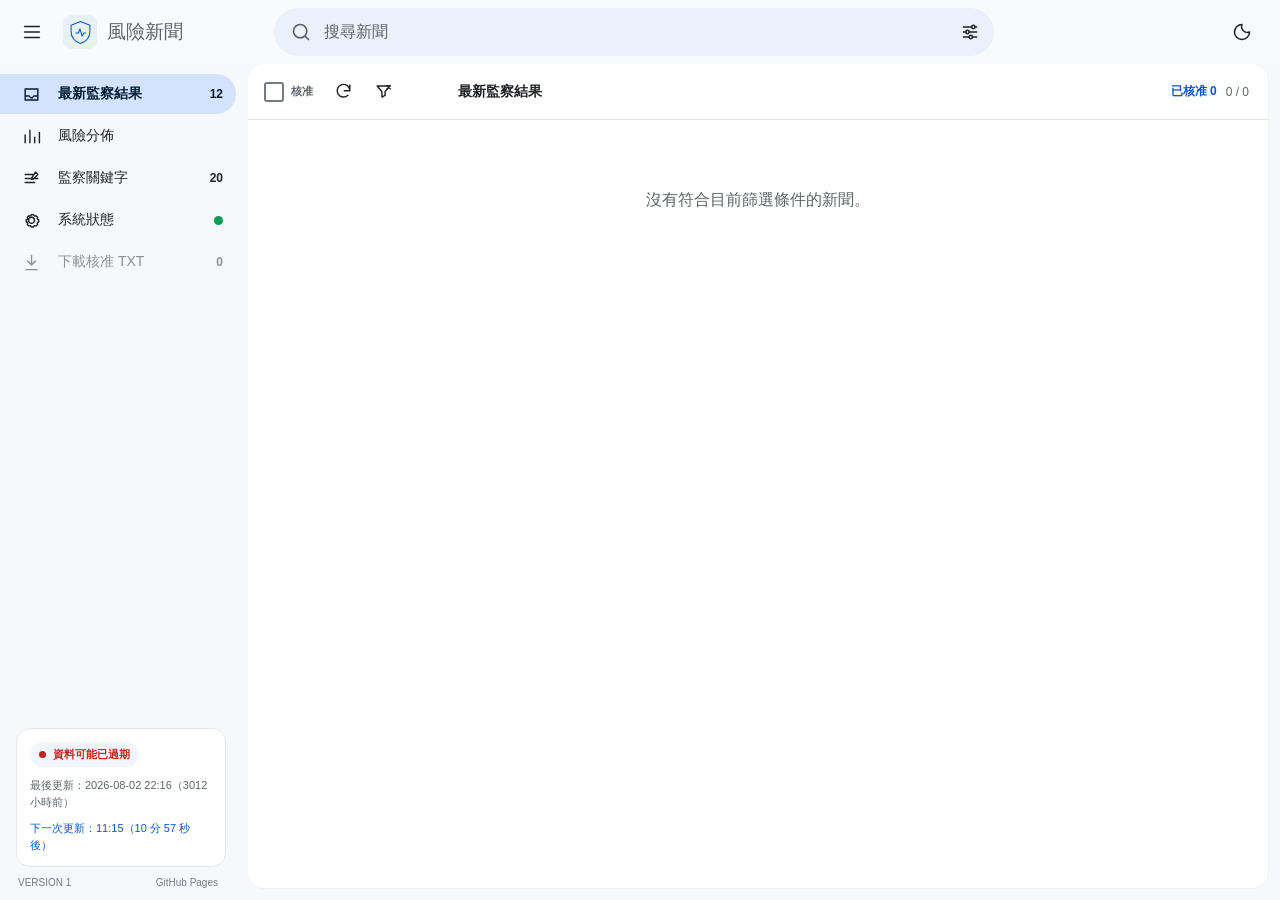
==== web/index.html @ a1e7b499 "Add files via upload" ====
<!doctype html>
<html lang="zh-Hant" data-theme="light">
<head>
  <meta charset="utf-8">
  <meta name="viewport" content="width=device-width, initial-scale=1, viewport-fit=cover">
  <meta name="theme-color" content="#f8fafd">
  <meta name="description" content="自動更新的香港網騙、網安及數碼風險新聞監察器">
  <meta name="referrer" content="no-referrer">
  <meta http-equiv="Content-Security-Policy" content="default-src 'self'; base-uri 'self'; object-src 'none'; script-src 'self'; style-src 'self'; img-src 'self' data:; connect-src 'self'; manifest-src 'self'; worker-src 'self'; form-action 'none'">
  <title>香港數碼風險新聞監察器</title>
  <link rel="manifest" href="./manifest.json">
  <link rel="icon" href="./icons/icon.svg" type="image/svg+xml">
  <link rel="apple-touch-icon" href="./icons/icon-192.png">
  <link rel="stylesheet" href="./assets/styles.css">
</head>
<body>
  <a class="skip-link" href="#newsList">跳到新聞列表</a>

  <header class="app-header">
    <div class="header-left">
      <button id="menuButton" class="icon-button menu-button" type="button" aria-label="開啟功能欄" aria-expanded="false">
        <svg viewBox="0 0 24 24" aria-hidden="true"><path d="M4 6h16M4 12h16M4 18h16"/></svg>
      </button>
      <a class="brand" href="./" aria-label="香港數碼風險新聞監察器首頁">
        <span class="brand-mark" aria-hidden="true">
          <svg viewBox="0 0 48 48"><path d="M24 3 42 10v12c0 11-7.5 19.3-18 23C13.5 41.3 6 33 6 22V10l18-7Z"/><path d="M15 25h5l3-8 4 14 3-6h4"/></svg>
        </span>
        <span class="brand-name">風險新聞</span>
      </a>
    </div>

    <div class="global-search" role="search">
      <svg class="search-icon" viewBox="0 0 24 24" aria-hidden="true"><path d="m21 21-4.35-4.35m2.35-5.65a8 8 0 1 1-16 0 8 8 0 0 1 16 0Z"/></svg>
      <input id="searchInput" type="search" placeholder="搜尋新聞" autocomplete="off" aria-label="搜尋標題、摘要、來源或分類">
      <button id="clearSearchButton" class="search-action hidden" type="button" aria-label="清除搜尋" title="清除搜尋">
        <svg viewBox="0 0 24 24" aria-hidden="true"><path d="m7 7 10 10M17 7 7 17"/></svg>
      </button>
      <button id="filterToggleButton" class="search-action filter-action" type="button" aria-label="顯示篩選選項" aria-expanded="false" title="篩選新聞">
        <svg viewBox="0 0 24 24" aria-hidden="true"><path d="M4 6h10M18 6h2M4 12h3M11 12h9M4 18h7M15 18h5"/><circle cx="16" cy="6" r="2"/><circle cx="9" cy="12" r="2"/><circle cx="13" cy="18" r="2"/></svg>
      </button>
    </div>

    <div class="header-actions">
      <button id="installButton" class="header-text-button hidden" type="button">安裝</button>
      <button id="themeButton" class="icon-button" type="button" aria-label="切換深淺色模式" title="切換深淺色模式">
        <svg class="theme-icon" viewBox="0 0 24 24" aria-hidden="true"><path d="M12 3a9 9 0 1 0 9 9 7 7 0 0 1-9-9Z"/></svg>
      </button>
    </div>
  </header>

  <div id="sidebarOverlay" class="sidebar-overlay" aria-hidden="true"></div>

  <div class="app-layout">
    <aside id="sidebar" class="sidebar" aria-label="主要功能">
      <nav class="sidebar-nav">
        <button class="nav-item active" type="button" data-view-target="inbox" aria-current="page">
          <svg viewBox="0 0 24 24" aria-hidden="true"><path d="M4 5h16v14H4zM4 14h5l2 2h2l2-2h5"/></svg>
          <span>最新監察結果</span>
          <strong id="sidebarNewsCount">—</strong>
        </button>
        <button class="nav-item" type="button" data-view-target="risk">
          <svg viewBox="0 0 24 24" aria-hidden="true"><path d="M4 20V10M10 20V4M16 20v-7M22 20V7"/></svg>
          <span>風險分佈</span>
        </button>
        <button class="nav-item" type="button" data-view-target="keywords">
          <svg viewBox="0 0 24 24" aria-hidden="true"><path d="M4 7h10M4 12h16M4 17h12"/><path d="m17 4 3 3-5 5-3 1 1-3 4-6Z"/></svg>
          <span>監察關鍵字</span>
          <strong id="keywordCount">0</strong>
        </button>
        <button class="nav-item" type="button" data-view-target="system">
          <svg viewBox="0 0 24 24" aria-hidden="true"><path d="M12 15.5A3.5 3.5 0 1 0 12 8a3.5 3.5 0 0 0 0 7.5Z"/><path d="M19.4 15a1.7 1.7 0 0 0 .34 1.88l.06.06-2.12 2.12-.06-.06a1.7 1.7 0 0 0-1.88-.34 1.7 1.7 0 0 0-1.04 1.56V20.3h-3v-.08a1.7 1.7 0 0 0-1.04-1.56 1.7 1.7 0 0 0-1.88.34l-.06.06-2.12-2.12.06-.06A1.7 1.7 0 0 0 7 15a1.7 1.7 0 0 0-1.56-1.04H5.3v-3h.14A1.7 1.7 0 0 0 7 9.92a1.7 1.7 0 0 0-.34-1.88l-.06-.06 2.12-2.12.06.06a1.7 1.7 0 0 0 1.88.34A1.7 1.7 0 0 0 11.7 4.7V4.6h3v.1a1.7 1.7 0 0 0 1.04 1.56 1.7 1.7 0 0 0 1.88-.34l.06-.06 2.12 2.12-.06.06a1.7 1.7 0 0 0-.34 1.88 1.7 1.7 0 0 0 1.56 1.04h.14v3h-.14A1.7 1.7 0 0 0 19.4 15Z"/></svg>
          <span>系統狀態</span>
          <i id="systemStatusDot" class="nav-status-dot"></i>
        </button>
        <button id="downloadApprovedButton" class="nav-item download-approved" type="button" disabled title="下載已核准文章的 TXT 清單">
          <svg viewBox="0 0 24 24" aria-hidden="true"><path d="M12 3v12M7 10l5 5 5-5M5 21h14"/></svg>
          <span>下載核准 TXT</span>
          <strong id="approvedCount">0</strong>
        </button>
      </nav>

      <div class="sidebar-spacer"></div>

      <section class="sidebar-monitor" aria-label="更新狀態">
        <span id="freshnessBadge" class="status-pill loading">載入資料中</span>
        <p id="lastUpdated">最後更新：—</p>
        <p id="nextUpdate" class="next-update">下一次更新：—</p>
      </section>

      <footer class="sidebar-footer">
        <span id="footerVersion">VERSION 1</span>
        <span>GitHub Pages</span>
      </footer>
    </aside>

    <main class="app-main">
      <section id="inboxView" class="view-panel active" data-view="inbox" aria-labelledby="inboxHeading">
        <div class="mail-toolbar">
          <div class="toolbar-left">
            <label class="approve-all-control" title="核准目前顯示的文章">
              <input id="approveAllCheckbox" type="checkbox" aria-label="核准目前顯示的文章">
              <span>核准</span>
            </label>
            <button id="refreshDataButton" class="icon-button toolbar-button refresh-data" type="button" aria-label="重新載入最新資料" title="重新載入最新已發布資料">
              <svg viewBox="0 0 24 24" aria-hidden="true"><path d="M20 11a8 8 0 1 0-2.34 5.66M20 4v7h-7"/></svg>
            </button>
            <button id="resetButton" class="icon-button toolbar-button" type="button" aria-label="清除所有篩選" title="清除所有篩選">
              <svg viewBox="0 0 24 24" aria-hidden="true"><path d="M4 5h16l-6 7v5l-4 2v-7L4 5Z"/><path d="m16.5 4.5 4 4M20.5 4.5l-4 4"/></svg>
            </button>
          </div>
          <div class="toolbar-title">
            <h1 id="inboxHeading">最新監察結果</h1>
            <span id="activeFilterLabel"></span>
          </div>
          <div class="toolbar-right">
            <span id="approvedToolbarCount" class="approved-toolbar-count">已核准 0</span>
            <span id="resultCount">—</span>
          </div>
        </div>

        <div id="filterPanel" class="filter-panel hidden" aria-label="新聞篩選">
          <fieldset class="filter-field category-filter-field">
            <legend>分類</legend>
            <div id="categoryFilter" class="category-checklist" role="group" aria-label="選擇新聞分類"></div>
          </fieldset>
          <label><span>來源</span><select id="sourceFilter"><option value="">全部來源</option></select></label>
          <label><span>時間</span><select id="timeFilter"><option value="24" selected>最近 24 小時</option><option value="48">最近 48 小時</option><option value="12">最近 12 小時</option><option value="6">最近 6 小時</option></select></label>
          <label><span>排序</span><select id="sortFilter"><option value="newest">最新優先</option><option value="oldest">最舊優先</option><option value="source">按來源</option></select></label>
        </div>

        <div id="errorBanner" class="error-banner hidden" role="alert"></div>
        <div id="newsList" class="news-list" aria-live="polite" aria-busy="true">
          <div class="skeleton-row"></div><div class="skeleton-row"></div><div class="skeleton-row"></div><div class="skeleton-row"></div>
        </div>
        <button id="loadMoreButton" class="load-more hidden" type="button">顯示更多新聞</button>
      </section>

      <section id="riskView" class="view-panel" data-view="risk" aria-labelledby="riskHeading" hidden>
        <div class="panel-header">
          <div><p>48 小時監察窗口</p><h1 id="riskHeading">風險分佈</h1></div>
          <button class="back-inbox-button" type="button" data-view-target="inbox">返回新聞</button>
        </div>
        <div class="metric-grid">
          <article><span>已收集新聞</span><strong id="totalCount">—</strong></article>
          <article><span>涵蓋媒體</span><strong id="sourceCount">—</strong></article>
          <article><span>風險分類</span><strong id="categoryCount">—</strong></article>
        </div>
        <div class="analysis-grid">
          <section class="analysis-card">
            <div class="card-heading"><h2>風險類別</h2><span>按數量排序</span></div>
            <div id="categoryBars" class="distribution-bars"></div>
          </section>
          <section class="analysis-card">
            <div class="card-heading"><h2>新聞來源</h2><span>最多 12 個</span></div>
            <div id="sourceBars" class="distribution-bars"></div>
          </section>
        </div>
      </section>

      <section id="keywordsView" class="view-panel" data-view="keywords" aria-labelledby="keywordsHeading" hidden>
        <div class="panel-header">
          <div><p>目前新聞搜尋條件</p><h1 id="keywordsHeading">監察關鍵字</h1></div>
          <button class="back-inbox-button" type="button" data-view-target="inbox">返回新聞</button>
        </div>
        <div class="keyword-layout">
          <section class="analysis-card keyword-card">
            <div class="card-heading keyword-card-heading">
              <div><h2>監察中的報章</h2><span id="monitoredSourceSummary">0 間報章</span></div>
            </div>
            <div id="monitoredSourceList" class="keyword-list source-chip-list"></div>
          </section>
          <section class="analysis-card keyword-card">
            <div class="card-heading keyword-card-heading">
              <div><h2>目前啟用的關鍵字</h2><span id="keywordSummary">0 組搜尋條件</span></div>
              <a id="editKeywordsLink" class="primary-link hidden" target="_blank" rel="noopener noreferrer">編輯 keywords.txt</a>
            </div>
            <p id="keywordRepoHint" class="keyword-hint">未能偵測 GitHub Repository。</p>
            <div id="keywordList" class="keyword-list"></div>
          </section>
        </div>
      </section>

      <section id="systemView" class="view-panel" data-view="system" aria-labelledby="systemHeading" hidden>
        <div class="panel-header">
          <div><p>自動收集及部署</p><h1 id="systemHeading">系統狀態</h1></div>
          <button class="back-inbox-button" type="button" data-view-target="inbox">返回新聞</button>
        </div>
        <div class="system-summary-grid">
          <article><span>來源健康度</span><strong id="feedHealth">—</strong><small id="feedHealthText">等待狀態資料</small></article>
          <article><span>排程狀態</span><strong id="scheduleState">—</strong><small id="nextScheduleState">—</small></article>
          <article><span>成功來源</span><strong id="healthyFeeds">—</strong><small>個來源正常</small></article>
          <article><span>失敗來源</span><strong id="failedFeeds">—</strong><small>個來源需要檢查</small></article>
          <article><span>最終網址解析</span><strong id="urlResolution">—</strong><small id="urlResolutionText">等待解析資料</small></article>
        </div>
        <section class="analysis-card system-card">
          <div class="card-heading">
            <div><h2>來源連線狀態</h2><span>資料版本：<b id="dataVersion">—</b></span></div>
            <button id="statusToggle" class="text-button" type="button">顯示全部來源</button>
          </div>
          <div id="statusDetails" class="status-details hidden"></div>
          <div class="system-note">本工具採用先收集、後分類模式：查詢結果不會因分類未命中而在後端刪除，未命中內容保存為「其他」。重要事件應開啟原文核實。</div>
        </section>
      </section>
    </main>
  </div>

  <div id="toast" class="toast" role="status" aria-live="polite"></div>

  <template id="articleTemplate">
    <article class="news-row">
      <label class="approve-control" title="核准此文章">
        <input class="article-approve" type="checkbox" aria-label="核准此文章">
        <span aria-hidden="true"></span>
      </label>
      <span class="row-indicator" aria-hidden="true"><i></i></span>
      <span class="source-name"></span>
      <div class="news-copy">
        <h2><a target="_blank" rel="noopener noreferrer"></a></h2>
      </div>
      <time></time>
    </article>
  </template>

  <script src="./assets/app.js" defer></script>
</body>
</html>
---- web/assets/styles.css ----
:root {
  color-scheme: light;
  --header-height: 64px;
  --sidebar-width: 248px;
  --bg: #f6f8fc;
  --header: #f8fafd;
  --surface: #ffffff;
  --surface-soft: #f2f6fc;
  --surface-hover: #f2f6fc;
  --line: #e4e8ee;
  --line-strong: #d4dae3;
  --text: #202124;
  --muted: #5f6368;
  --muted-2: #747a82;
  --primary: #0b57d0;
  --primary-soft: #d3e3fd;
  --accent: #0f9d58;
  --danger: #c5221f;
  --warning: #b06000;
  --shadow: 0 1px 2px rgba(60,64,67,.08), 0 2px 6px rgba(60,64,67,.08);
  --shadow-hover: 0 2px 6px rgba(60,64,67,.18), 0 1px 2px rgba(60,64,67,.12);
  font-family: Arial, "Noto Sans TC", "PingFang TC", "Microsoft JhengHei", system-ui, sans-serif;
}

:root[data-theme="dark"] {
  color-scheme: dark;
  --bg: #101418;
  --header: #171b20;
  --surface: #1f242a;
  --surface-soft: #282e35;
  --surface-hover: #2b3138;
  --line: #343a42;
  --line-strong: #464d56;
  --text: #e8eaed;
  --muted: #a9afb7;
  --muted-2: #8c939c;
  --primary: #a8c7fa;
  --primary-soft: #294a73;
  --accent: #78d9a5;
  --danger: #ff8a80;
  --warning: #fdd663;
  --shadow: 0 1px 2px rgba(0,0,0,.35), 0 2px 8px rgba(0,0,0,.22);
  --shadow-hover: 0 3px 12px rgba(0,0,0,.45);
}

* { box-sizing: border-box; }
html { min-width: 320px; background: var(--bg); }
body { min-width: 320px; min-height: 100vh; margin: 0; color: var(--text); background: var(--bg); overflow-x: hidden; }
button, input, select { font: inherit; }
button, select { cursor: pointer; }
a { color: inherit; }
.hidden { display: none !important; }
.skip-link { position: fixed; z-index: 300; left: 12px; top: -60px; padding: 10px 14px; color: var(--surface); background: var(--text); border-radius: 8px; }
.skip-link:focus { top: 8px; }

.app-header {
  position: sticky;
  z-index: 120;
  top: 0;
  height: var(--header-height);
  display: grid;
  grid-template-columns: var(--sidebar-width) minmax(280px, 720px) minmax(110px, 1fr);
  align-items: center;
  gap: 14px;
  padding: 8px 18px 8px 12px;
  background: var(--header);
  border-bottom: 1px solid transparent;
}
.header-left, .header-actions { display: flex; align-items: center; }
.header-left { min-width: 0; gap: 4px; }
.header-actions { justify-content: flex-end; gap: 6px; }
.icon-button, .header-text-button, .search-action, .nav-item, .load-more, .back-inbox-button, .text-button {
  border: 0;
  color: var(--text);
  background: transparent;
}
.icon-button { width: 40px; height: 40px; display: grid; flex: 0 0 auto; place-items: center; border-radius: 50%; }
.icon-button:hover, .search-action:hover { background: rgba(95,99,104,.12); }
.icon-button svg, .search-action svg, .nav-item svg {
  width: 20px;
  height: 20px;
  fill: none;
  stroke: currentColor;
  stroke-width: 1.8;
  stroke-linecap: round;
  stroke-linejoin: round;
}
.menu-button svg { width: 22px; height: 22px; }
.brand { min-width: 0; display: flex; align-items: center; gap: 10px; padding: 0 7px; text-decoration: none; }
.brand-mark { width: 34px; height: 34px; display: grid; place-items: center; flex: 0 0 auto; border-radius: 9px; background: linear-gradient(140deg, #e8f0fe, #e6f4ea); }
.brand-mark svg { width: 25px; height: 25px; fill: none; stroke: #0b57d0; stroke-width: 2; stroke-linecap: round; stroke-linejoin: round; }
.brand-name { overflow: hidden; text-overflow: ellipsis; white-space: nowrap; color: var(--muted); font-size: 19px; }

.global-search { position: relative; width: 100%; height: 48px; display: flex; align-items: center; border-radius: 24px; background: #eaf1fb; transition: background .15s, box-shadow .15s; }
:root[data-theme="dark"] .global-search { background: #282e35; }
.global-search:focus-within { background: var(--surface); box-shadow: var(--shadow-hover); }
.search-icon { position: absolute; left: 17px; width: 20px; height: 20px; fill: none; stroke: var(--muted); stroke-width: 2; stroke-linecap: round; }
.global-search input { width: 100%; height: 100%; padding: 0 92px 0 50px; color: var(--text); background: transparent; border: 0; outline: 0; font-size: 16px; }
.global-search input::placeholder { color: var(--muted); }
.search-action { position: absolute; right: 46px; width: 38px; height: 38px; display: grid; place-items: center; border-radius: 50%; }
.search-action svg { width: 20px; height: 20px; }
.filter-action { right: 5px; }
.filter-action.active { color: var(--primary); background: var(--primary-soft); }
.header-text-button { min-height: 36px; padding: 0 13px; border-radius: 18px; color: var(--primary); font-weight: 700; }
.header-text-button:hover { background: var(--primary-soft); }

.app-layout { min-height: calc(100vh - var(--header-height)); display: flex; }
.sidebar {
  position: sticky;
  z-index: 100;
  top: var(--header-height);
  width: var(--sidebar-width);
  height: calc(100vh - var(--header-height));
  flex: 0 0 var(--sidebar-width);
  display: flex;
  flex-direction: column;
  padding: 10px 12px 12px 0;
  background: var(--bg);
  overflow-y: auto;
}
.sidebar-nav { display: grid; gap: 2px; }
.nav-item { width: 100%; min-height: 40px; display: grid; grid-template-columns: 28px minmax(0, 1fr) auto; align-items: center; gap: 8px; padding: 0 13px 0 22px; border-radius: 0 20px 20px 0; text-align: left; text-decoration: none; font-size: 14px; }
.nav-item:hover { background: rgba(95,99,104,.10); }
.nav-item.active { color: #001d35; background: var(--primary-soft); font-weight: 700; }
:root[data-theme="dark"] .nav-item.active { color: #d3e3fd; }
.nav-item svg { width: 19px; height: 19px; }
.nav-item strong { min-width: 28px; text-align: right; font-size: 12px; font-weight: 600; }
.nav-item:disabled { cursor: not-allowed; opacity: .48; }
.nav-item:disabled:hover { background: transparent; }
.download-approved:not(:disabled) strong { color: var(--primary); }
.nav-status-dot { width: 9px; height: 9px; border-radius: 50%; background: var(--muted-2); }
.nav-status-dot.ok { background: var(--accent); }
.nav-status-dot.warning { background: var(--warning); }
.nav-status-dot.error { background: var(--danger); }
.sidebar-spacer { flex: 1; min-height: 24px; }
.sidebar-monitor { margin: 0 10px 10px 16px; padding: 13px; border: 1px solid var(--line); border-radius: 14px; background: var(--surface); }
.status-pill { display: inline-flex; align-items: center; gap: 7px; min-height: 25px; padding: 0 9px; border-radius: 13px; color: var(--muted); background: var(--surface-soft); font-size: 11px; font-weight: 700; }
.status-pill::before { content: ""; width: 7px; height: 7px; border-radius: 50%; background: currentColor; }
.status-pill.fresh { color: var(--accent); }
.status-pill.stale { color: var(--warning); }
.status-pill.error { color: var(--danger); }
.sidebar-monitor p { margin: 10px 0 0; color: var(--muted); font-size: 11px; line-height: 1.5; }
.sidebar-monitor .next-update { color: var(--primary); font-variant-numeric: tabular-nums; }
.sidebar-footer { display: flex; justify-content: space-between; gap: 8px; padding: 0 18px; color: var(--muted-2); font-size: 10px; }
.sidebar-overlay { display: none; }

.app-main { min-width: 0; flex: 1; margin: 0 12px 12px 0; border-radius: 16px; background: var(--surface); overflow: hidden; box-shadow: 0 0 0 1px rgba(60,64,67,.03); }
.view-panel { min-height: calc(100vh - var(--header-height) - 12px); }
.view-panel:not(.active) { display: none; }

.mail-toolbar { min-height: 56px; display: grid; grid-template-columns: 190px minmax(0, 1fr) auto; align-items: center; gap: 12px; padding: 7px 14px 7px 8px; border-bottom: 1px solid var(--line); }
.toolbar-left, .toolbar-right { display: flex; align-items: center; gap: 4px; }
.approve-all-control { min-height: 36px; display: inline-flex; align-items: center; gap: 7px; padding: 0 8px; border-radius: 18px; color: var(--muted); cursor: pointer; font-size: 11px; font-weight: 700; }
.approve-all-control:hover { background: rgba(95,99,104,.12); }
.approve-all-control input, .approve-control input { position: absolute; width: 1px; height: 1px; opacity: 0; pointer-events: none; }
.approve-all-control::before, .approve-control span { content: ""; width: 16px; height: 16px; display: block; border: 2px solid var(--muted-2); border-radius: 3px; background: var(--surface); transition: background .12s, border-color .12s, box-shadow .12s; }
.approve-all-control:has(input:checked)::before, .approve-control input:checked + span { border-color: var(--primary); background: var(--primary); box-shadow: inset 0 0 0 3px var(--surface); }
.approve-all-control:has(input:indeterminate)::before { border-color: var(--primary); background: linear-gradient(var(--primary), var(--primary)) center/8px 2px no-repeat var(--surface); }
.approve-all-control:has(input:focus-visible)::before, .approve-control input:focus-visible + span { outline: 2px solid color-mix(in srgb, var(--primary) 40%, transparent); outline-offset: 2px; }
.approved-toolbar-count { color: var(--primary) !important; font-weight: 700; }
.toolbar-right { justify-content: flex-end; }
.toolbar-button { width: 36px; height: 36px; }
.toolbar-button svg { width: 19px; height: 19px; fill: none; stroke: currentColor; stroke-width: 1.8; stroke-linecap: round; stroke-linejoin: round; }
.toolbar-title { min-width: 0; display: flex; align-items: baseline; gap: 10px; }
.toolbar-title h1 { margin: 0; font-size: 14px; font-weight: 600; }
.toolbar-title span { overflow: hidden; text-overflow: ellipsis; white-space: nowrap; color: var(--primary); font-size: 11px; }
.toolbar-right > span { margin-right: 5px; color: var(--muted); font-size: 12px; white-space: nowrap; }
.refresh-data.refreshing svg { animation: spin .75s linear infinite; }
.refresh-data:disabled { cursor: wait; opacity: .55; }
@keyframes spin { to { transform: rotate(360deg); } }

.filter-panel { display: grid; grid-template-columns: repeat(4, minmax(130px, 1fr)); gap: 12px; padding: 13px 18px 15px; background: var(--surface-soft); border-bottom: 1px solid var(--line); }
.filter-panel label span { display: block; margin: 0 0 6px 2px; color: var(--muted); font-size: 10px; font-weight: 700; }
.filter-panel select { width: 100%; height: 38px; padding: 0 32px 0 10px; color: var(--text); background: var(--surface); border: 1px solid var(--line-strong); border-radius: 8px; outline: none; }
.filter-panel select:focus { border-color: var(--primary); box-shadow: 0 0 0 2px color-mix(in srgb, var(--primary) 18%, transparent); }

.error-banner { margin: 10px 14px; padding: 10px 13px; color: var(--danger); background: color-mix(in srgb, var(--danger) 8%, var(--surface)); border: 1px solid color-mix(in srgb, var(--danger) 30%, var(--line)); border-radius: 8px; font-size: 12px; }

.filter-field { min-width: 0; margin: 0; padding: 0; border: 0; }
.filter-field legend, .filter-panel > label > span { display: block; margin-bottom: 5px; color: var(--muted); font-size: 10px; font-weight: 700; }
.category-filter-field { grid-column: 1 / -1; }
.category-checklist { display: flex; flex-wrap: wrap; gap: 7px; }
.category-option { min-height: 32px; display: inline-flex; align-items: center; gap: 7px; padding: 0 10px 0 8px; border: 1px solid var(--line); border-radius: 17px; color: var(--muted); background: var(--surface); cursor: pointer; user-select: none; transition: background .12s, border-color .12s, color .12s, box-shadow .12s; }
.category-option:hover { background: var(--surface-soft); border-color: var(--line-strong); }
.category-option input { position: absolute; width: 1px; height: 1px; opacity: 0; pointer-events: none; }
.category-checkmark { width: 15px; height: 15px; flex: 0 0 auto; border: 2px solid var(--muted-2); border-radius: 3px; background: var(--surface); transition: background .12s, border-color .12s, box-shadow .12s; }
.category-option input:checked + .category-checkmark { border-color: var(--primary); background: var(--primary); box-shadow: inset 0 0 0 3px var(--surface); }
.category-option:has(input:checked) { color: var(--text); border-color: color-mix(in srgb, var(--primary) 34%, var(--line)); background: var(--primary-soft); }
.category-option:has(input:focus-visible) { outline: 2px solid color-mix(in srgb, var(--primary) 42%, transparent); outline-offset: 2px; }
.category-option b { min-width: 0; font-size: 11px; font-weight: 700; white-space: nowrap; }
.category-option small { color: var(--muted); font-size: 9px; font-weight: 700; }
.news-list { width: 100%; }
.news-row {
  --tag-color: var(--muted-2);
  position: relative;
  min-height: 42px;
  display: grid;
  grid-template-columns: 30px 16px 150px minmax(0, 1fr) 218px;
  align-items: center;
  gap: 10px;
  padding: 0 16px 0 12px;
  background: var(--surface);
  border-bottom: 1px solid var(--line);
  font-size: 13px;
  transition: background .1s, box-shadow .1s;
}
.news-row.approved { background: color-mix(in srgb, var(--primary) 7%, var(--surface)); }
.news-row.approved:hover { background: color-mix(in srgb, var(--primary) 11%, var(--surface)); }
.approve-control { width: 28px; height: 38px; display: grid; place-items: center; cursor: pointer; }
.approve-control span { width: 15px; height: 15px; }
.news-row:hover { z-index: 2; background: var(--surface-hover); box-shadow: var(--shadow-hover); }
.row-indicator { display: grid; place-items: center; }
.row-indicator i { width: 8px; height: 8px; border-radius: 50%; background: var(--tag-color); box-shadow: 0 0 0 3px color-mix(in srgb, var(--tag-color) 15%, transparent); }
.source-name { min-width: 0; overflow: hidden; text-overflow: ellipsis; white-space: nowrap; color: var(--text); font-weight: 600; }
.news-copy { min-width: 0; display: flex; align-items: baseline; gap: 7px; overflow: hidden; white-space: nowrap; }
.news-copy h2 { min-width: 0; margin: 0; overflow: hidden; text-overflow: ellipsis; white-space: nowrap; font-size: 13px; font-weight: 600; }
.news-copy h2 a { text-decoration: none; }
.news-copy h2 a:hover { text-decoration: underline; }
.news-row time { color: var(--muted); font-size: 10.5px; font-weight: 600; text-align: right; white-space: nowrap; font-variant-numeric: tabular-nums; letter-spacing: -.01em; }
.skeleton-row { height: 42px; border-bottom: 1px solid var(--line); background: linear-gradient(90deg, var(--surface) 0, var(--surface-soft) 48%, var(--surface) 100%); background-size: 220% 100%; animation: shimmer 1.2s linear infinite; }
@keyframes shimmer { to { background-position: -220% 0; } }
.empty-state { padding: 70px 20px; color: var(--muted); text-align: center; }
.load-more { display: block; min-height: 38px; margin: 18px auto; padding: 0 20px; border-radius: 19px; color: var(--primary); background: var(--surface-soft); font-weight: 700; }
.load-more:hover { background: var(--primary-soft); }

.panel-header { min-height: 92px; display: flex; align-items: center; justify-content: space-between; gap: 20px; padding: 18px 26px; border-bottom: 1px solid var(--line); }
.panel-header p { margin: 0 0 5px; color: var(--muted); font-size: 11px; }
.panel-header h1 { margin: 0; font-size: 23px; font-weight: 500; }
.back-inbox-button { min-height: 36px; padding: 0 15px; border-radius: 18px; color: var(--primary); background: var(--surface-soft); font-weight: 700; }
.back-inbox-button:hover { background: var(--primary-soft); }
.metric-grid, .system-summary-grid { display: grid; gap: 12px; padding: 20px 24px 0; }
.metric-grid { grid-template-columns: repeat(3, 1fr); }
.system-summary-grid { grid-template-columns: repeat(4, 1fr); }
.metric-grid article, .system-summary-grid article { min-height: 112px; padding: 18px; border: 1px solid var(--line); border-radius: 14px; background: var(--surface); box-shadow: var(--shadow); }
.metric-grid span, .system-summary-grid span, .system-summary-grid small { display: block; color: var(--muted); font-size: 11px; }
.metric-grid strong, .system-summary-grid strong { display: block; margin: 16px 0 3px; font-size: 30px; font-weight: 500; letter-spacing: -.03em; }
.system-summary-grid strong { font-size: 24px; }
.analysis-grid { display: grid; grid-template-columns: 1fr 1fr; gap: 16px; padding: 16px 24px 30px; }
.analysis-card { padding: 20px; border: 1px solid var(--line); border-radius: 14px; background: var(--surface); box-shadow: var(--shadow); }
.card-heading { min-height: 36px; display: flex; align-items: flex-start; justify-content: space-between; gap: 12px; margin-bottom: 16px; }
.card-heading h2 { margin: 0; font-size: 16px; font-weight: 600; }
.card-heading span { color: var(--muted); font-size: 10px; }
.card-heading b { color: var(--text); }
.distribution-bars { display: grid; gap: 14px; }
.distribution-row { display: grid; gap: 6px; padding: 5px 6px; border-radius: 8px; cursor: pointer; }
.distribution-row:hover { background: var(--surface-soft); }
.distribution-label { display: flex; align-items: center; justify-content: space-between; gap: 12px; font-size: 12px; }
.distribution-label strong { font-size: 11px; }
.distribution-track { height: 7px; overflow: hidden; border-radius: 4px; background: var(--surface-soft); }
.distribution-fill { height: 100%; border-radius: 4px; background: var(--bar-color, var(--primary)); }
.keyword-layout { display: grid; grid-template-columns: minmax(0, 1fr); gap: 16px; padding: 20px 24px 30px; }
.keyword-card { min-width: 0; }
.keyword-card-heading { display: flex; align-items: center; justify-content: space-between; gap: 14px; }
.keyword-card-heading > div { min-width: 0; }
.keyword-list { display: flex; flex-wrap: wrap; gap: 9px; align-content: flex-start; min-height: 140px; padding-top: 8px; }
.keyword-list .empty-state { width: 100%; padding: 42px 12px; }
.keyword-chip { max-width: 100%; padding: 8px 11px; overflow: hidden; text-overflow: ellipsis; white-space: nowrap; border: 1px solid color-mix(in srgb, var(--primary) 28%, var(--line)); border-radius: 18px; color: var(--primary); background: var(--primary-soft); font-size: 12px; }
.primary-link { min-height: 38px; display: inline-flex; align-items: center; justify-content: center; padding: 0 15px; border-radius: 19px; color: white; background: var(--primary); text-decoration: none; font-size: 12px; font-weight: 700; }
.primary-link:hover { filter: brightness(.96); }
.keyword-hint { margin: 12px 0 0; color: var(--muted); font-size: 11px; }

.system-card { margin: 16px 24px 30px; }
.text-button { padding: 6px 8px; color: var(--primary); font-size: 12px; font-weight: 700; }
.status-details { max-height: 430px; display: grid; grid-template-columns: repeat(2, minmax(0, 1fr)); gap: 7px 18px; padding: 13px 0; overflow-y: auto; border-top: 1px solid var(--line); }
.feed-status { min-width: 0; display: flex; align-items: center; gap: 8px; color: var(--danger); font-size: 11px; }
.feed-status i { width: 7px; height: 7px; flex: 0 0 auto; border-radius: 50%; background: currentColor; }
.feed-status span { min-width: 0; overflow: hidden; text-overflow: ellipsis; white-space: nowrap; }
.feed-status.ok { color: var(--accent); }
.system-note { margin-top: 15px; padding: 12px 14px; color: var(--muted); background: var(--surface-soft); border-radius: 9px; font-size: 11px; line-height: 1.6; }

.toast { position: fixed; z-index: 300; left: 50%; bottom: max(22px, env(safe-area-inset-bottom)); max-width: min(560px, calc(100% - 28px)); padding: 12px 16px; color: var(--text); background: var(--surface); border: 1px solid var(--line-strong); border-radius: 9px; box-shadow: var(--shadow-hover); opacity: 0; pointer-events: none; transform: translate(-50%, 14px); transition: opacity .18s, transform .18s; font-size: 12px; line-height: 1.5; }
.toast.visible { opacity: 1; transform: translate(-50%, 0); }
.toast.error { color: var(--danger); border-color: color-mix(in srgb, var(--danger) 40%, var(--line)); }

@media (max-width: 1120px) {
  .news-row { grid-template-columns: 30px 14px 112px minmax(0, 1fr) 202px; }
  .system-summary-grid { grid-template-columns: repeat(2, 1fr); }
}

@media (max-width: 980px) {
  :root { --sidebar-width: 248px; }
  .app-header { grid-template-columns: auto minmax(180px, 1fr) auto; }
  .brand-name { display: none; }
  .sidebar { position: fixed; top: var(--header-height); left: 0; z-index: 180; transform: translateX(-102%); box-shadow: 10px 0 30px rgba(0,0,0,.16); transition: transform .2s ease; }
  body.sidebar-open .sidebar { transform: translateX(0); }
  .sidebar-overlay { position: fixed; z-index: 170; inset: var(--header-height) 0 0; display: block; background: rgba(32,33,36,.35); opacity: 0; pointer-events: none; transition: opacity .2s; }
  body.sidebar-open .sidebar-overlay { opacity: 1; pointer-events: auto; }
  .app-main { width: calc(100% - 16px); margin-left: 8px; }
  .analysis-grid, .keyword-layout { grid-template-columns: 1fr; }
}

@media (max-width: 720px) {
  :root { --header-height: 58px; }
  .app-header { gap: 5px; padding: 5px 8px 5px 4px; }
  .header-left { gap: 0; }
  .brand { padding: 0 3px; }
  .brand-mark { width: 31px; height: 31px; }
  .brand-mark svg { width: 23px; height: 23px; }
  .global-search { height: 44px; }
  .global-search input { padding-left: 43px; padding-right: 77px; font-size: 14px; }
  .search-icon { left: 14px; width: 18px; }
  .search-action { right: 38px; width: 34px; height: 34px; }
  .filter-action { right: 2px; }
  .header-text-button { display: none; }
  .header-actions .icon-button { width: 36px; height: 36px; }
  .app-main { width: 100%; margin: 0; border-radius: 0; }
  .view-panel { min-height: calc(100vh - var(--header-height)); }
  .mail-toolbar { grid-template-columns: 158px minmax(0, 1fr) auto; padding-right: 8px; }
  .toolbar-title h1 { font-size: 13px; }
  .toolbar-title span { display: none; }
  .toolbar-right > span { display: none; }
  .filter-panel { grid-template-columns: repeat(2, minmax(120px, 1fr)); padding: 12px; }
  .category-checklist { gap: 6px; }
  .category-option { min-height: 30px; padding-inline: 7px 9px; }
  .news-row { min-height: 44px; grid-template-columns: 27px 10px 66px minmax(0, 1fr) 86px; gap: 5px; padding: 0 7px; }
  .news-copy h2, .source-name { font-size: 12px; }
  .news-row time { font-size: 9px; }
  .row-indicator i { width: 7px; height: 7px; }
  .panel-header { min-height: 80px; padding: 15px 16px; }
  .panel-header h1 { font-size: 20px; }
  .metric-grid { grid-template-columns: repeat(3, 1fr); padding: 14px 12px 0; }
  .metric-grid article { min-height: 90px; padding: 13px; }
  .metric-grid strong { margin-top: 12px; font-size: 24px; }
  .analysis-grid, .keyword-layout { padding: 12px 12px 24px; }
  .analysis-card { padding: 15px; }
  .system-summary-grid { padding: 14px 12px 0; gap: 8px; }
  .system-summary-grid article { min-height: 98px; padding: 13px; }
  .system-card { margin: 12px 12px 24px; }
  .status-details { grid-template-columns: 1fr; }
}

@media (max-width: 480px) {
  .brand { display: none; }
  .app-header { grid-template-columns: 40px minmax(0, 1fr) 36px; }
  .global-search input { padding-right: 42px; }
  .clear-search-button { display: none; }
  .search-action:not(.filter-action) { display: none; }
  .filter-action { right: 3px; }
  .filter-panel { grid-template-columns: 1fr; }
  .toolbar-title { display: none; }
  .mail-toolbar { grid-template-columns: 150px minmax(0, 1fr); }
  .toolbar-right { grid-column: 2; }
  .approve-all-control span { display: none; }
  .approved-toolbar-count { display: inline !important; font-size: 10px !important; }
  .metric-grid { grid-template-columns: 1fr; }
  .metric-grid article { min-height: 78px; }
  .system-summary-grid { grid-template-columns: 1fr 1fr; }
  .panel-header .back-inbox-button { padding-inline: 11px; font-size: 11px; }
  .news-row { grid-template-columns: 25px 8px 52px minmax(0, 1fr) 78px; gap: 4px; }
  .news-row time { font-size: 8.7px; letter-spacing: -.02em; }
}

@media (prefers-reduced-motion: reduce) {
  *, *::before, *::after { animation-duration: .01ms !important; animation-iteration-count: 1 !important; scroll-behavior: auto !important; }
}
@media (min-width: 981px) {
  .sidebar { transition: margin-left .18s ease; }
  body.sidebar-collapsed .sidebar { margin-left: calc(-1 * var(--sidebar-width)); }
  body.sidebar-collapsed .app-header { grid-template-columns: 74px minmax(280px, 720px) minmax(110px, 1fr); }
  body.sidebar-collapsed .brand-name { display: none; }
}
.source-chip-list { min-height: 0; }
.source-chip { color: var(--text); background: var(--surface-soft); border-color: var(--line); }

.news-row h2 a.link-unavailable {
  color: inherit;
  cursor: default;
  text-decoration: none;
}
.news-row h2 a.link-unavailable:hover { text-decoration: none; }
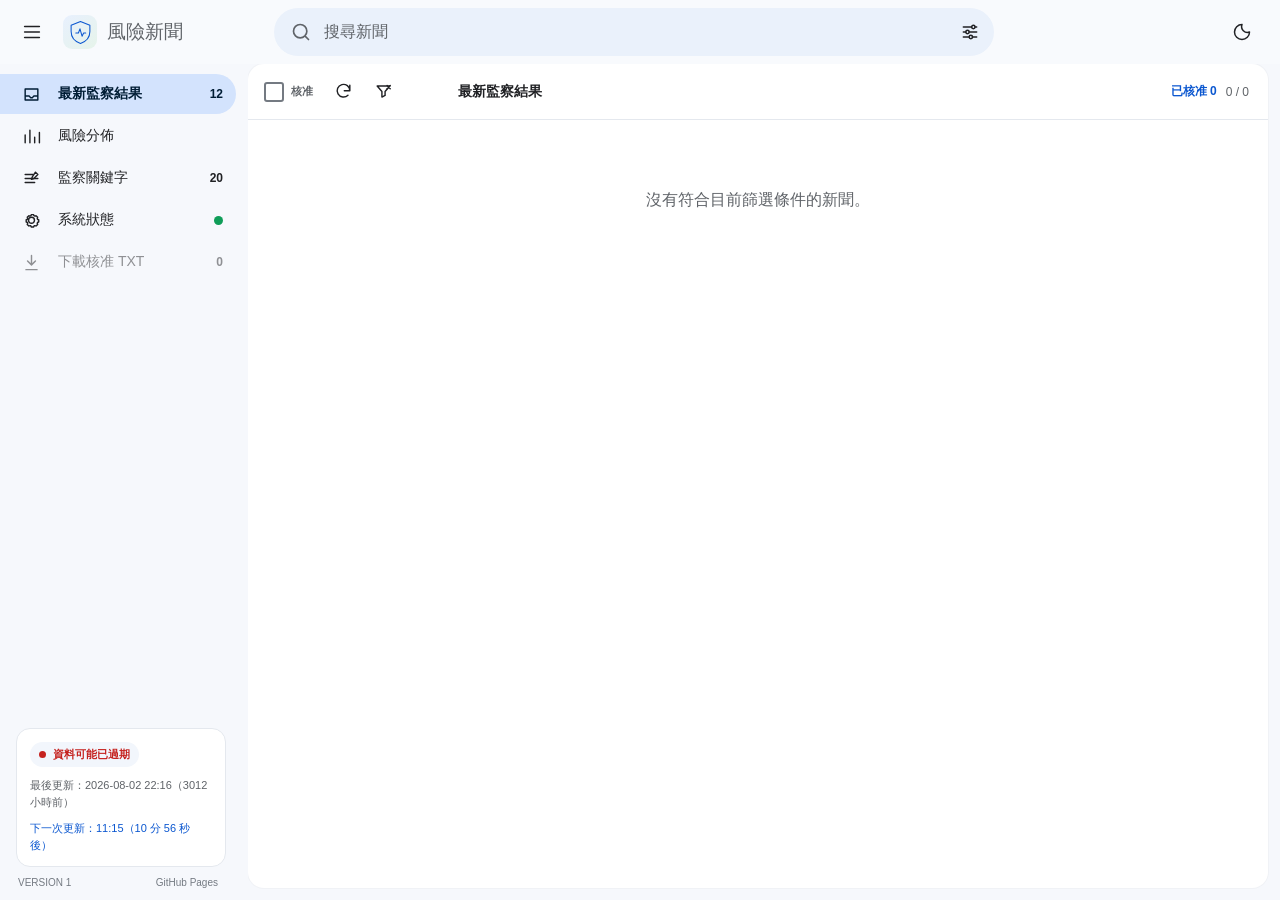
==== commit 1bb649b6: "Add files via upload" ====
--- a/web/index.html
+++ b/web/index.html
@@ -11,7 +11,7 @@
   <link rel="manifest" href="./manifest.json">
   <link rel="icon" href="./icons/icon.svg" type="image/svg+xml">
   <link rel="apple-touch-icon" href="./icons/icon-192.png">
-  <link rel="stylesheet" href="./assets/styles.css">
+  <link rel="stylesheet" href="./assets/styles.css?v=20260807-urlfix2">
 </head>
 <body>
   <a class="skip-link" href="#newsList">跳到新聞列表</a>
@@ -221,6 +221,6 @@
     </article>
   </template>
 
-  <script src="./assets/app.js" defer></script>
+  <script src="./assets/app.js?v=20260807-urlfix2" defer></script>
 </body>
 </html>
--- a/web/assets/styles.css
+++ b/web/assets/styles.css
@@ -368,3 +368,12 @@
   text-decoration: none;
 }
 .news-row h2 a.link-unavailable:hover { text-decoration: none; }
+
+
+/* URL fallback hotfix: unresolved Google RSS stories remain visibly clickable. */
+.news-row h2 a.google-news-fallback::after {
+  content: " ↗";
+  font-size: .78em;
+  opacity: .65;
+  white-space: nowrap;
+}
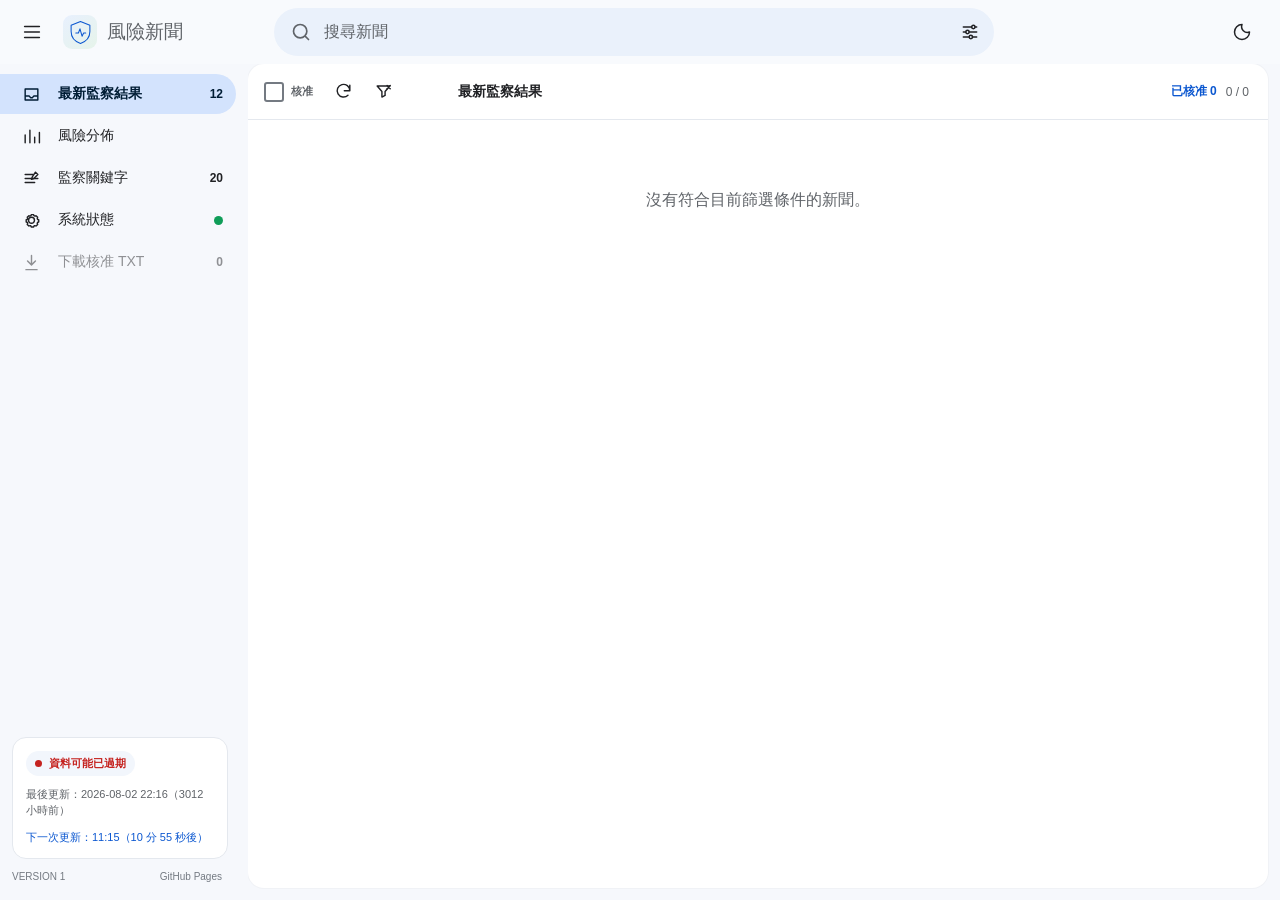
==== commit 1d858d44: "Add files via upload" ====
--- a/web/index.html
+++ b/web/index.html
@@ -2,7 +2,7 @@
 <html lang="zh-Hant" data-theme="light">
 <head>
   <meta charset="utf-8">
-  <meta name="viewport" content="width=device-width, initial-scale=1, viewport-fit=cover">
+  <meta name="viewport" content="width=device-width, initial-scale=1, maximum-scale=1, user-scalable=no, viewport-fit=cover">
   <meta name="theme-color" content="#f8fafd">
   <meta name="description" content="自動更新的香港網騙、網安及數碼風險新聞監察器">
   <meta name="referrer" content="no-referrer">
@@ -11,7 +11,7 @@
   <link rel="manifest" href="./manifest.json">
   <link rel="icon" href="./icons/icon.svg" type="image/svg+xml">
   <link rel="apple-touch-icon" href="./icons/icon-192.png">
-  <link rel="stylesheet" href="./assets/styles.css?v=20260807-urlfix2">
+  <link rel="stylesheet" href="./assets/styles.css?v=20260807-mobilefix1">
 </head>
 <body>
   <a class="skip-link" href="#newsList">跳到新聞列表</a>
@@ -221,6 +221,6 @@
     </article>
   </template>
 
-  <script src="./assets/app.js?v=20260807-urlfix2" defer></script>
+  <script src="./assets/app.js?v=20260807-mobilefix1" defer></script>
 </body>
 </html>
--- a/web/assets/styles.css
+++ b/web/assets/styles.css
@@ -44,8 +44,8 @@
 }
 
 * { box-sizing: border-box; }
-html { min-width: 320px; background: var(--bg); }
-body { min-width: 320px; min-height: 100vh; margin: 0; color: var(--text); background: var(--bg); overflow-x: hidden; }
+html { min-width: 320px; background: var(--bg); touch-action: manipulation; }
+body { min-width: 320px; min-height: 100vh; min-height: 100dvh; margin: 0; color: var(--text); background: var(--bg); overflow-x: hidden; overscroll-behavior: none; }
 button, input, select { font: inherit; }
 button, select { cursor: pointer; }
 a { color: inherit; }
@@ -104,17 +104,18 @@
 .header-text-button { min-height: 36px; padding: 0 13px; border-radius: 18px; color: var(--primary); font-weight: 700; }
 .header-text-button:hover { background: var(--primary-soft); }
 
-.app-layout { min-height: calc(100vh - var(--header-height)); display: flex; }
+.app-layout { min-height: calc(100vh - var(--header-height)); min-height: calc(100dvh - var(--header-height)); display: flex; }
 .sidebar {
   position: sticky;
   z-index: 100;
   top: var(--header-height);
   width: var(--sidebar-width);
   height: calc(100vh - var(--header-height));
+  height: calc(100dvh - var(--header-height));
   flex: 0 0 var(--sidebar-width);
   display: flex;
   flex-direction: column;
-  padding: 10px 12px 12px 0;
+  padding: 10px 12px calc(12px + env(safe-area-inset-bottom)) 0;
   background: var(--bg);
   overflow-y: auto;
 }
@@ -133,7 +134,7 @@
 .nav-status-dot.warning { background: var(--warning); }
 .nav-status-dot.error { background: var(--danger); }
 .sidebar-spacer { flex: 1; min-height: 24px; }
-.sidebar-monitor { margin: 0 10px 10px 16px; padding: 13px; border: 1px solid var(--line); border-radius: 14px; background: var(--surface); }
+.sidebar-monitor { margin: 0 10px 10px 16px; padding: 13px; border: 1px solid var(--line); border-radius: 14px; background: var(--surface); scroll-margin-bottom: calc(16px + env(safe-area-inset-bottom)); }
 .status-pill { display: inline-flex; align-items: center; gap: 7px; min-height: 25px; padding: 0 9px; border-radius: 13px; color: var(--muted); background: var(--surface-soft); font-size: 11px; font-weight: 700; }
 .status-pill::before { content: ""; width: 7px; height: 7px; border-radius: 50%; background: currentColor; }
 .status-pill.fresh { color: var(--accent); }
@@ -141,11 +142,11 @@
 .status-pill.error { color: var(--danger); }
 .sidebar-monitor p { margin: 10px 0 0; color: var(--muted); font-size: 11px; line-height: 1.5; }
 .sidebar-monitor .next-update { color: var(--primary); font-variant-numeric: tabular-nums; }
-.sidebar-footer { display: flex; justify-content: space-between; gap: 8px; padding: 0 18px; color: var(--muted-2); font-size: 10px; }
+.sidebar-footer { display: flex; justify-content: space-between; gap: 8px; padding: 0 18px env(safe-area-inset-bottom); color: var(--muted-2); font-size: 10px; }
 .sidebar-overlay { display: none; }
 
 .app-main { min-width: 0; flex: 1; margin: 0 12px 12px 0; border-radius: 16px; background: var(--surface); overflow: hidden; box-shadow: 0 0 0 1px rgba(60,64,67,.03); }
-.view-panel { min-height: calc(100vh - var(--header-height) - 12px); }
+.view-panel { min-height: calc(100vh - var(--header-height) - 12px); min-height: calc(100dvh - var(--header-height) - 12px); }
 .view-panel:not(.active) { display: none; }
 
 .mail-toolbar { min-height: 56px; display: grid; grid-template-columns: 190px minmax(0, 1fr) auto; align-items: center; gap: 12px; padding: 7px 14px 7px 8px; border-bottom: 1px solid var(--line); }
@@ -304,7 +305,7 @@
   .header-text-button { display: none; }
   .header-actions .icon-button { width: 36px; height: 36px; }
   .app-main { width: 100%; margin: 0; border-radius: 0; }
-  .view-panel { min-height: calc(100vh - var(--header-height)); }
+  .view-panel { min-height: calc(100vh - var(--header-height)); min-height: calc(100dvh - var(--header-height)); }
   .mail-toolbar { grid-template-columns: 158px minmax(0, 1fr) auto; padding-right: 8px; }
   .toolbar-title h1 { font-size: 13px; }
   .toolbar-title span { display: none; }
@@ -329,6 +330,10 @@
   .status-details { grid-template-columns: 1fr; }
 }
 
+
+  .sidebar { padding-bottom: calc(18px + env(safe-area-inset-bottom)); }
+  .sidebar-monitor { margin: 0 8px 12px 12px; }
+  .sidebar-footer { padding: 0 14px env(safe-area-inset-bottom) 12px; }
 @media (max-width: 480px) {
   .brand { display: none; }
   .app-header { grid-template-columns: 40px minmax(0, 1fr) 36px; }
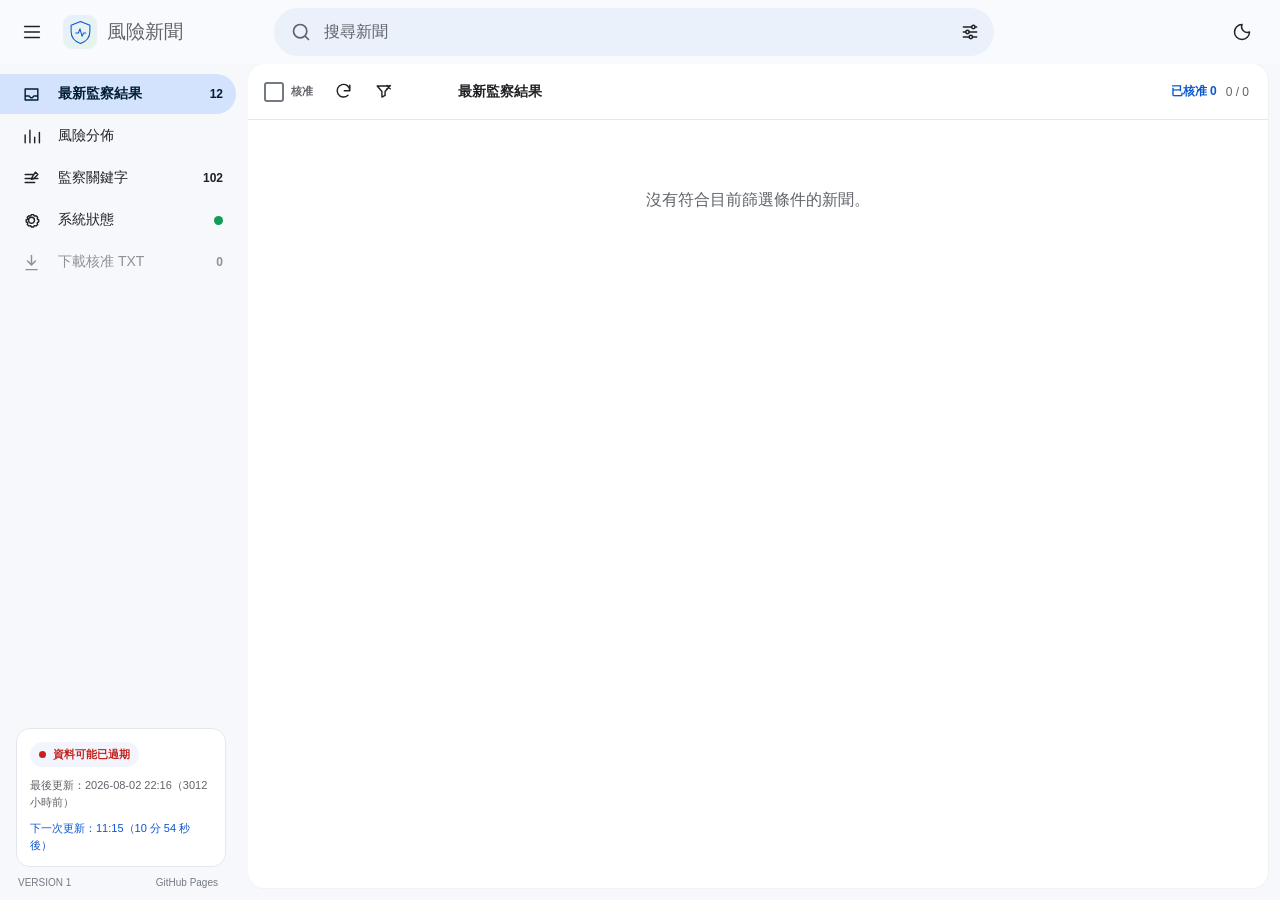
==== commit 80bf8a63: "Add files via upload" ====
--- a/web/index.html
+++ b/web/index.html
@@ -11,7 +11,7 @@
   <link rel="manifest" href="./manifest.json">
   <link rel="icon" href="./icons/icon.svg" type="image/svg+xml">
   <link rel="apple-touch-icon" href="./icons/icon-192.png">
-  <link rel="stylesheet" href="./assets/styles.css?v=20260807-mobilefix1">
+  <link rel="stylesheet" href="./assets/styles.css?v=20260905-keywordchips1">
 </head>
 <body>
   <a class="skip-link" href="#newsList">跳到新聞列表</a>
@@ -171,11 +171,11 @@
           </section>
           <section class="analysis-card keyword-card">
             <div class="card-heading keyword-card-heading">
-              <div><h2>目前啟用的關鍵字</h2><span id="keywordSummary">0 組搜尋條件</span></div>
+              <div><h2>目前啟用的關鍵字</h2><span id="keywordSummary">0 個關鍵字</span></div>
               <a id="editKeywordsLink" class="primary-link hidden" target="_blank" rel="noopener noreferrer">編輯 keywords.txt</a>
             </div>
             <p id="keywordRepoHint" class="keyword-hint">未能偵測 GitHub Repository。</p>
-            <div id="keywordList" class="keyword-list"></div>
+            <div id="keywordList" class="keyword-list source-chip-list"></div>
           </section>
         </div>
       </section>
@@ -221,6 +221,6 @@
     </article>
   </template>
 
-  <script src="./assets/app.js?v=20260807-mobilefix1" defer></script>
+  <script src="./assets/app.js?v=20260905-keywordchips1" defer></script>
 </body>
 </html>
--- a/web/assets/styles.css
+++ b/web/assets/styles.css
@@ -331,9 +331,12 @@
 }
 
 
+@media (max-width: 720px) {
   .sidebar { padding-bottom: calc(18px + env(safe-area-inset-bottom)); }
   .sidebar-monitor { margin: 0 8px 12px 12px; }
   .sidebar-footer { padding: 0 14px env(safe-area-inset-bottom) 12px; }
+}
+
 @media (max-width: 480px) {
   .brand { display: none; }
   .app-header { grid-template-columns: 40px minmax(0, 1fr) 36px; }
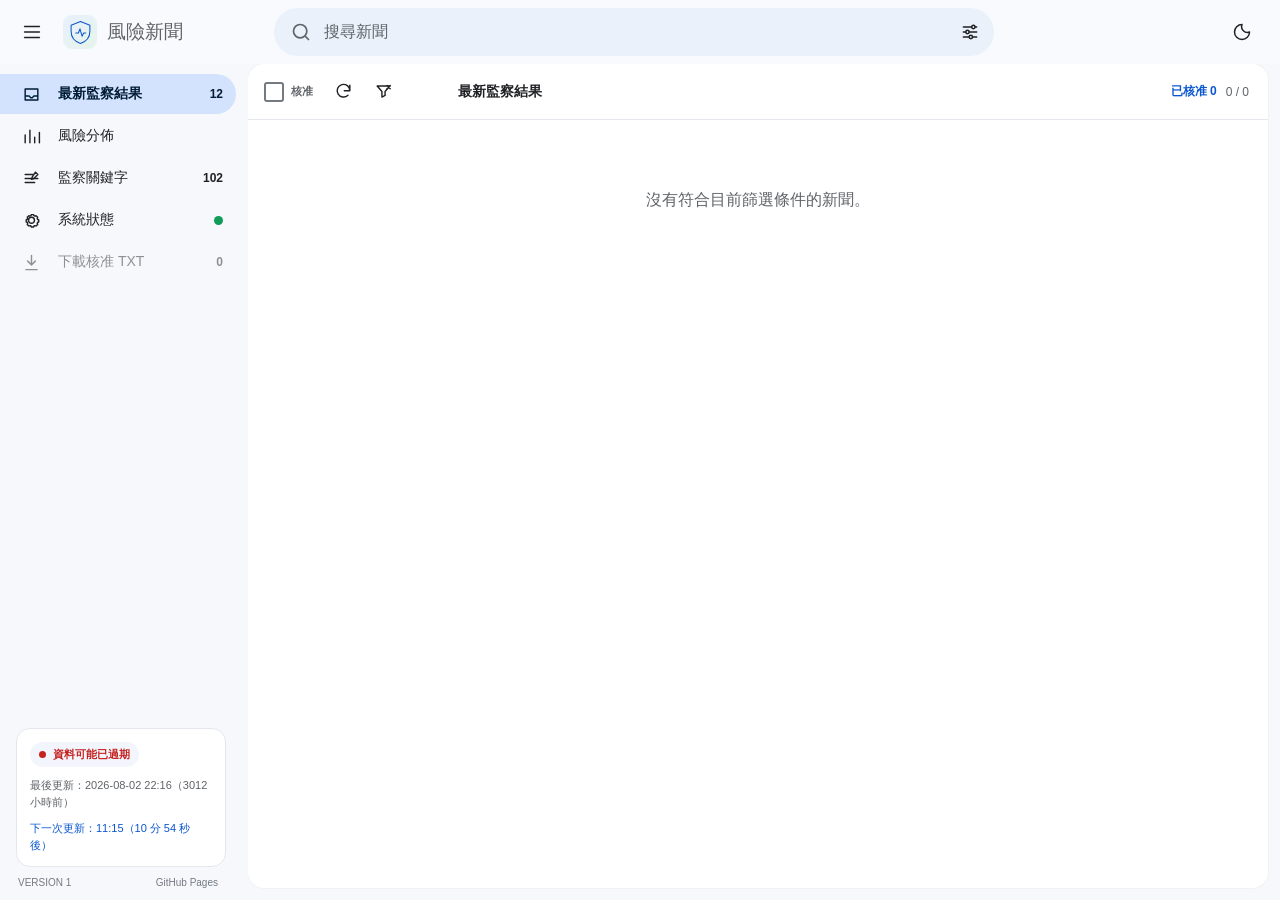
==== commit 73d3afa2: "Add files via upload" ====
--- a/web/index.html
+++ b/web/index.html
@@ -11,7 +11,7 @@
   <link rel="manifest" href="./manifest.json">
   <link rel="icon" href="./icons/icon.svg" type="image/svg+xml">
   <link rel="apple-touch-icon" href="./icons/icon-192.png">
-  <link rel="stylesheet" href="./assets/styles.css?v=20260905-keywordchips1">
+  <link rel="stylesheet" href="./assets/styles.css?v=20260807-mobilefix1">
 </head>
 <body>
   <a class="skip-link" href="#newsList">跳到新聞列表</a>
@@ -221,6 +221,6 @@
     </article>
   </template>
 
-  <script src="./assets/app.js?v=20260905-keywordchips1" defer></script>
+  <script src="./assets/app.js?v=20260807-mobilefix1" defer></script>
 </body>
 </html>
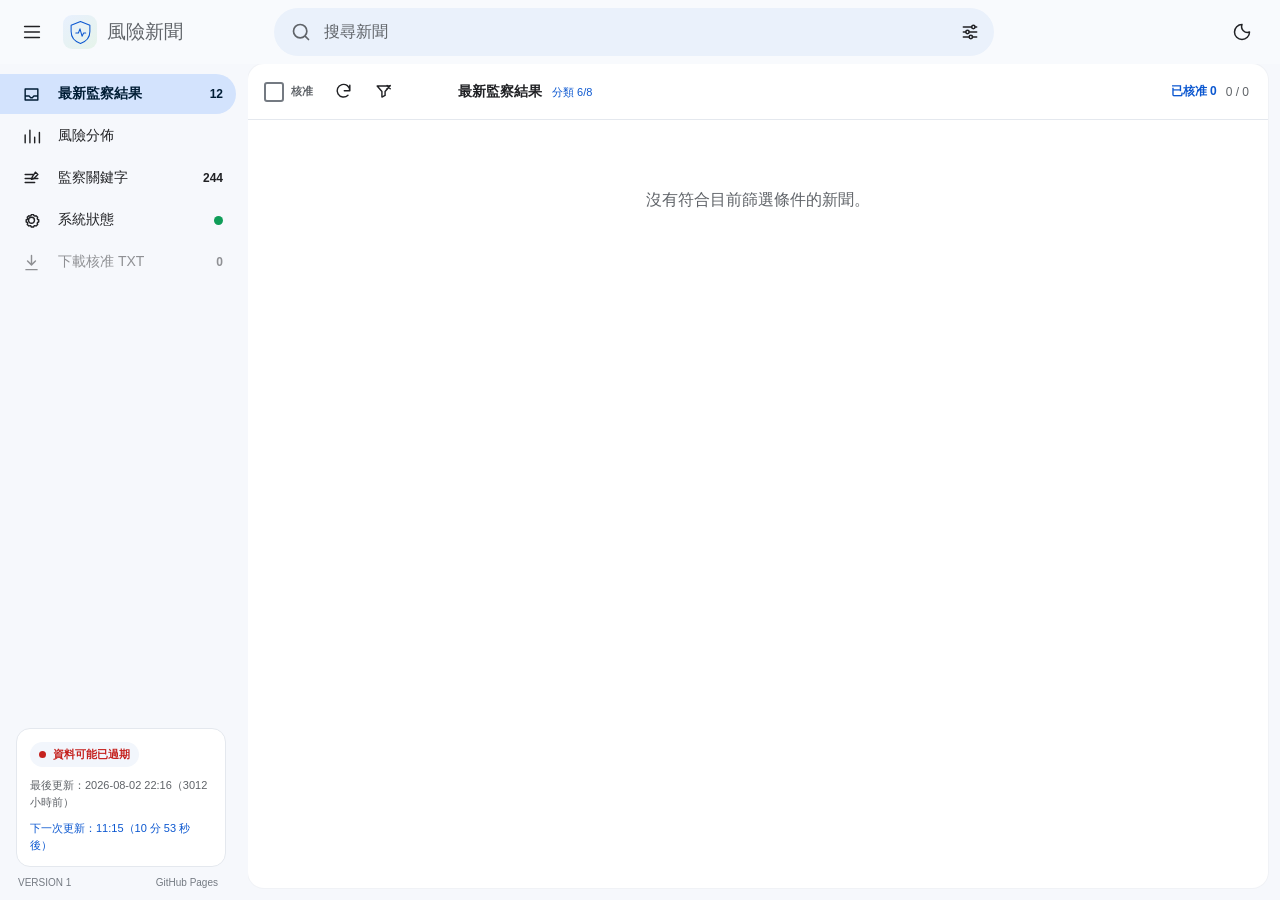
==== commit fe28b1b0: "Add files via upload" ====
--- a/web/index.html
+++ b/web/index.html
@@ -175,7 +175,7 @@
               <a id="editKeywordsLink" class="primary-link hidden" target="_blank" rel="noopener noreferrer">編輯 keywords.txt</a>
             </div>
             <p id="keywordRepoHint" class="keyword-hint">未能偵測 GitHub Repository。</p>
-            <div id="keywordList" class="keyword-list source-chip-list"></div>
+            <div id="keywordList" class="keyword-list keyword-grouped-list source-chip-list"></div>
           </section>
         </div>
       </section>
--- a/web/assets/styles.css
+++ b/web/assets/styles.css
@@ -256,6 +256,15 @@
 .keyword-list { display: flex; flex-wrap: wrap; gap: 9px; align-content: flex-start; min-height: 140px; padding-top: 8px; }
 .keyword-list .empty-state { width: 100%; padding: 42px 12px; }
 .keyword-chip { max-width: 100%; padding: 8px 11px; overflow: hidden; text-overflow: ellipsis; white-space: nowrap; border: 1px solid color-mix(in srgb, var(--primary) 28%, var(--line)); border-radius: 18px; color: var(--primary); background: var(--primary-soft); font-size: 12px; }
+.keyword-grouped-list { display: block; min-height: 140px; padding-top: 8px; }
+.keyword-group { padding: 2px 0 4px; }
+.keyword-group + .keyword-group { margin-top: 20px; padding-top: 20px; border-top: 2px solid var(--line-strong); }
+.keyword-group-heading { display: flex; align-items: baseline; gap: 10px; margin: 0 0 11px; }
+.keyword-group-heading h3 { margin: 0; color: var(--text); font-size: 14px; font-weight: 800; }
+.keyword-group-heading span { color: var(--muted); font-size: 11px; font-weight: 700; }
+.keyword-group-chip-list { display: flex; flex-wrap: wrap; gap: 9px; }
+.police-keyword-group .keyword-group-heading h3 { color: #b3261e; }
+.police-keyword-group .keyword-chip { border-color: color-mix(in srgb, #b3261e 28%, var(--line)); color: #b3261e; background: color-mix(in srgb, #b3261e 8%, var(--surface)); }
 .primary-link { min-height: 38px; display: inline-flex; align-items: center; justify-content: center; padding: 0 15px; border-radius: 19px; color: white; background: var(--primary); text-decoration: none; font-size: 12px; font-weight: 700; }
 .primary-link:hover { filter: brightness(.96); }
 .keyword-hint { margin: 12px 0 0; color: var(--muted); font-size: 11px; }
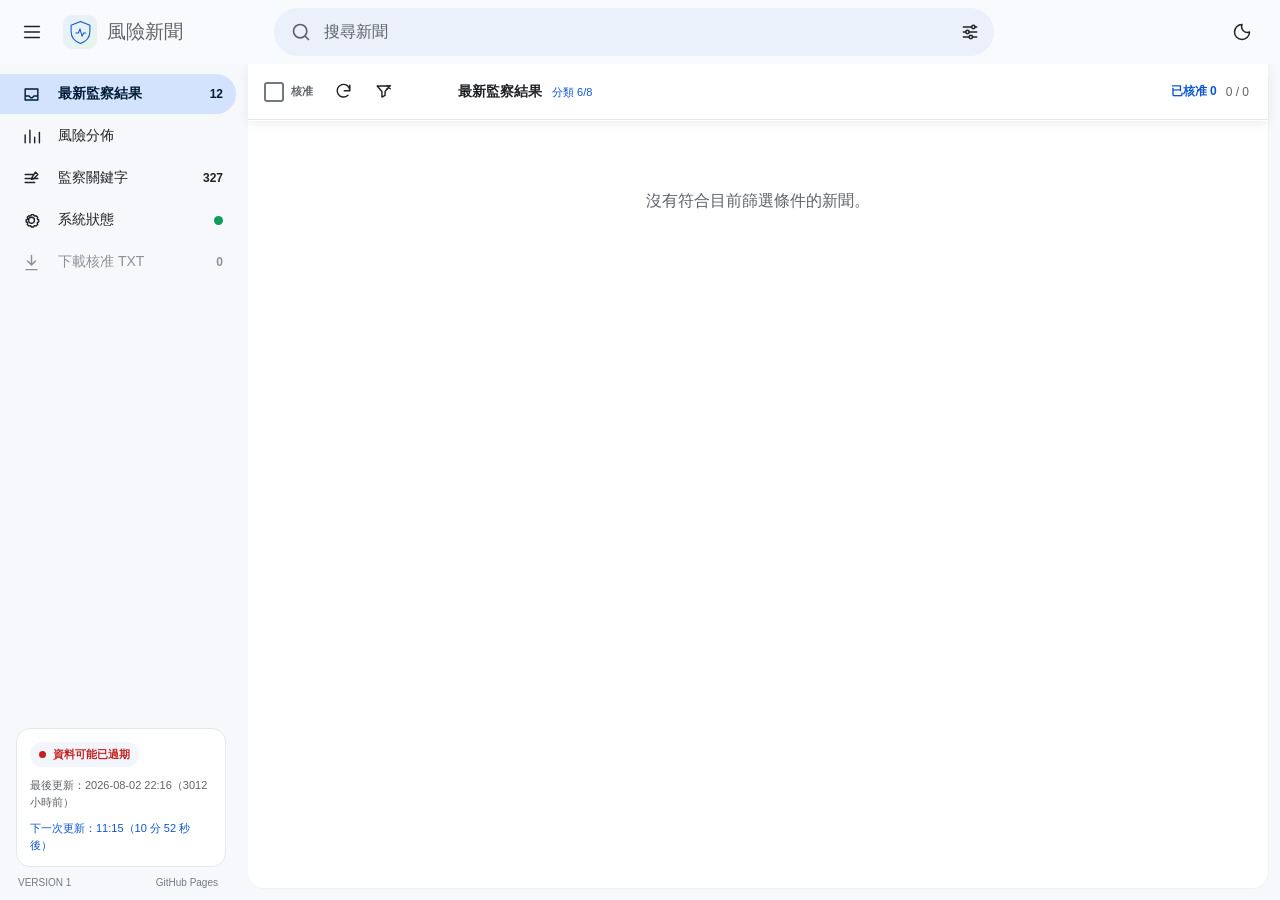
==== commit 1cbb942e: "Add files via upload" ====
--- a/web/index.html
+++ b/web/index.html
@@ -11,7 +11,7 @@
   <link rel="manifest" href="./manifest.json">
   <link rel="icon" href="./icons/icon.svg" type="image/svg+xml">
   <link rel="apple-touch-icon" href="./icons/icon-192.png">
-  <link rel="stylesheet" href="./assets/styles.css?v=20260807-mobilefix1">
+  <link rel="stylesheet" href="./assets/styles.css?v=20260916-stickyfilter1">
 </head>
 <body>
   <a class="skip-link" href="#newsList">跳到新聞列表</a>
@@ -95,6 +95,7 @@
 
     <main class="app-main">
       <section id="inboxView" class="view-panel active" data-view="inbox" aria-labelledby="inboxHeading">
+        <div class="inbox-sticky-controls">
         <div class="mail-toolbar">
           <div class="toolbar-left">
             <label class="approve-all-control" title="核准目前顯示的文章">
@@ -118,7 +119,7 @@
           </div>
         </div>
 
-        <div id="filterPanel" class="filter-panel hidden" aria-label="新聞篩選">
+        <div id="filterPanel" class="filter-panel is-collapsed" aria-label="新聞篩選" aria-hidden="true">
           <fieldset class="filter-field category-filter-field">
             <legend>分類</legend>
             <div id="categoryFilter" class="category-checklist" role="group" aria-label="選擇新聞分類"></div>
@@ -126,6 +127,7 @@
           <label><span>來源</span><select id="sourceFilter"><option value="">全部來源</option></select></label>
           <label><span>時間</span><select id="timeFilter"><option value="24" selected>最近 24 小時</option><option value="48">最近 48 小時</option><option value="12">最近 12 小時</option><option value="6">最近 6 小時</option></select></label>
           <label><span>排序</span><select id="sortFilter"><option value="newest">最新優先</option><option value="oldest">最舊優先</option><option value="source">按來源</option></select></label>
+        </div>
         </div>
 
         <div id="errorBanner" class="error-banner hidden" role="alert"></div>
@@ -221,6 +223,6 @@
     </article>
   </template>
 
-  <script src="./assets/app.js?v=20260807-mobilefix1" defer></script>
+  <script src="./assets/app.js?v=20260916-keywords2" defer></script>
 </body>
 </html>
--- a/web/assets/styles.css
+++ b/web/assets/styles.css
@@ -2,6 +2,7 @@
   color-scheme: light;
   --header-height: 64px;
   --sidebar-width: 248px;
+  --inbox-toolbar-height: 56px;
   --bg: #f6f8fc;
   --header: #f8fafd;
   --surface: #ffffff;
@@ -145,11 +146,13 @@
 .sidebar-footer { display: flex; justify-content: space-between; gap: 8px; padding: 0 18px env(safe-area-inset-bottom); color: var(--muted-2); font-size: 10px; }
 .sidebar-overlay { display: none; }
 
-.app-main { min-width: 0; flex: 1; margin: 0 12px 12px 0; border-radius: 16px; background: var(--surface); overflow: hidden; box-shadow: 0 0 0 1px rgba(60,64,67,.03); }
+.app-main { min-width: 0; flex: 1; margin: 0 12px 12px 0; border-radius: 16px; background: var(--surface); overflow: visible; box-shadow: 0 0 0 1px rgba(60,64,67,.03); }
 .view-panel { min-height: calc(100vh - var(--header-height) - 12px); min-height: calc(100dvh - var(--header-height) - 12px); }
 .view-panel:not(.active) { display: none; }
 
-.mail-toolbar { min-height: 56px; display: grid; grid-template-columns: 190px minmax(0, 1fr) auto; align-items: center; gap: 12px; padding: 7px 14px 7px 8px; border-bottom: 1px solid var(--line); }
+.inbox-sticky-controls { position: sticky; z-index: 115; top: var(--header-height); background: var(--surface); box-shadow: 0 3px 10px rgba(60,64,67,.08); }
+
+.mail-toolbar { min-height: var(--inbox-toolbar-height); display: grid; grid-template-columns: 190px minmax(0, 1fr) auto; align-items: center; gap: 12px; padding: 7px 14px 7px 8px; border-bottom: 1px solid var(--line); }
 .toolbar-left, .toolbar-right { display: flex; align-items: center; gap: 4px; }
 .approve-all-control { min-height: 36px; display: inline-flex; align-items: center; gap: 7px; padding: 0 8px; border-radius: 18px; color: var(--muted); cursor: pointer; font-size: 11px; font-weight: 700; }
 .approve-all-control:hover { background: rgba(95,99,104,.12); }
@@ -170,7 +173,34 @@
 .refresh-data:disabled { cursor: wait; opacity: .55; }
 @keyframes spin { to { transform: rotate(360deg); } }
 
-.filter-panel { display: grid; grid-template-columns: repeat(4, minmax(130px, 1fr)); gap: 12px; padding: 13px 18px 15px; background: var(--surface-soft); border-bottom: 1px solid var(--line); }
+.filter-panel {
+  display: grid;
+  grid-template-columns: repeat(4, minmax(130px, 1fr));
+  gap: 12px;
+  max-height: calc(100dvh - var(--header-height) - var(--inbox-toolbar-height) - 16px);
+  padding: 13px 18px 15px;
+  overflow-x: hidden;
+  overflow-y: auto;
+  opacity: 1;
+  transform: translateY(0);
+  visibility: visible;
+  background: var(--surface-soft);
+  border-bottom: 1px solid var(--line);
+  transform-origin: top center;
+  transition: max-height .28s cubic-bezier(.2,.8,.2,1), opacity .18s ease, transform .28s cubic-bezier(.2,.8,.2,1), padding .28s ease, border-color .18s ease, visibility 0s linear 0s;
+}
+.filter-panel.is-collapsed {
+  max-height: 0;
+  padding-top: 0;
+  padding-bottom: 0;
+  overflow: hidden;
+  opacity: 0;
+  transform: translateY(-10px);
+  visibility: hidden;
+  pointer-events: none;
+  border-bottom-color: transparent;
+  transition: max-height .28s cubic-bezier(.4,0,.2,1), opacity .16s ease, transform .24s ease, padding .28s ease, border-color .18s ease, visibility 0s linear .28s;
+}
 .filter-panel label span { display: block; margin: 0 0 6px 2px; color: var(--muted); font-size: 10px; font-weight: 700; }
 .filter-panel select { width: 100%; height: 38px; padding: 0 32px 0 10px; color: var(--text); background: var(--surface); border: 1px solid var(--line-strong); border-radius: 8px; outline: none; }
 .filter-panel select:focus { border-color: var(--primary); box-shadow: 0 0 0 2px color-mix(in srgb, var(--primary) 18%, transparent); }
@@ -263,8 +293,16 @@
 .keyword-group-heading h3 { margin: 0; color: var(--text); font-size: 14px; font-weight: 800; }
 .keyword-group-heading span { color: var(--muted); font-size: 11px; font-weight: 700; }
 .keyword-group-chip-list { display: flex; flex-wrap: wrap; gap: 9px; }
-.police-keyword-group .keyword-group-heading h3 { color: #b3261e; }
-.police-keyword-group .keyword-chip { border-color: color-mix(in srgb, #b3261e 28%, var(--line)); color: #b3261e; background: color-mix(in srgb, #b3261e 8%, var(--surface)); }
+.keyword-group { --group-color: var(--primary); }
+.keyword-group-heading h3 { color: var(--group-color); }
+.keyword-group .keyword-chip { border-color: color-mix(in srgb, var(--group-color) 30%, var(--line)); color: var(--group-color); background: color-mix(in srgb, var(--group-color) 8%, var(--surface)); }
+.fraud-keyword-group { --group-color: #b54708; }
+.cyber-keyword-group { --group-color: #0b57d0; }
+.cybercrime-keyword-group { --group-color: #7b1fa2; }
+.ai-keyword-group { --group-color: #00695c; }
+.tech-keyword-group { --group-color: #455a64; }
+.police-keyword-group { --group-color: #b3261e; }
+.general-keyword-group { --group-color: var(--muted); }
 .primary-link { min-height: 38px; display: inline-flex; align-items: center; justify-content: center; padding: 0 15px; border-radius: 19px; color: white; background: var(--primary); text-decoration: none; font-size: 12px; font-weight: 700; }
 .primary-link:hover { filter: brightness(.96); }
 .keyword-hint { margin: 12px 0 0; color: var(--muted); font-size: 11px; }
@@ -394,3 +432,11 @@
   opacity: .65;
   white-space: nowrap;
 }
+
+
+@media (prefers-reduced-motion: reduce) {
+  .filter-panel,
+  .filter-panel.is-collapsed {
+    transition: none;
+  }
+}
